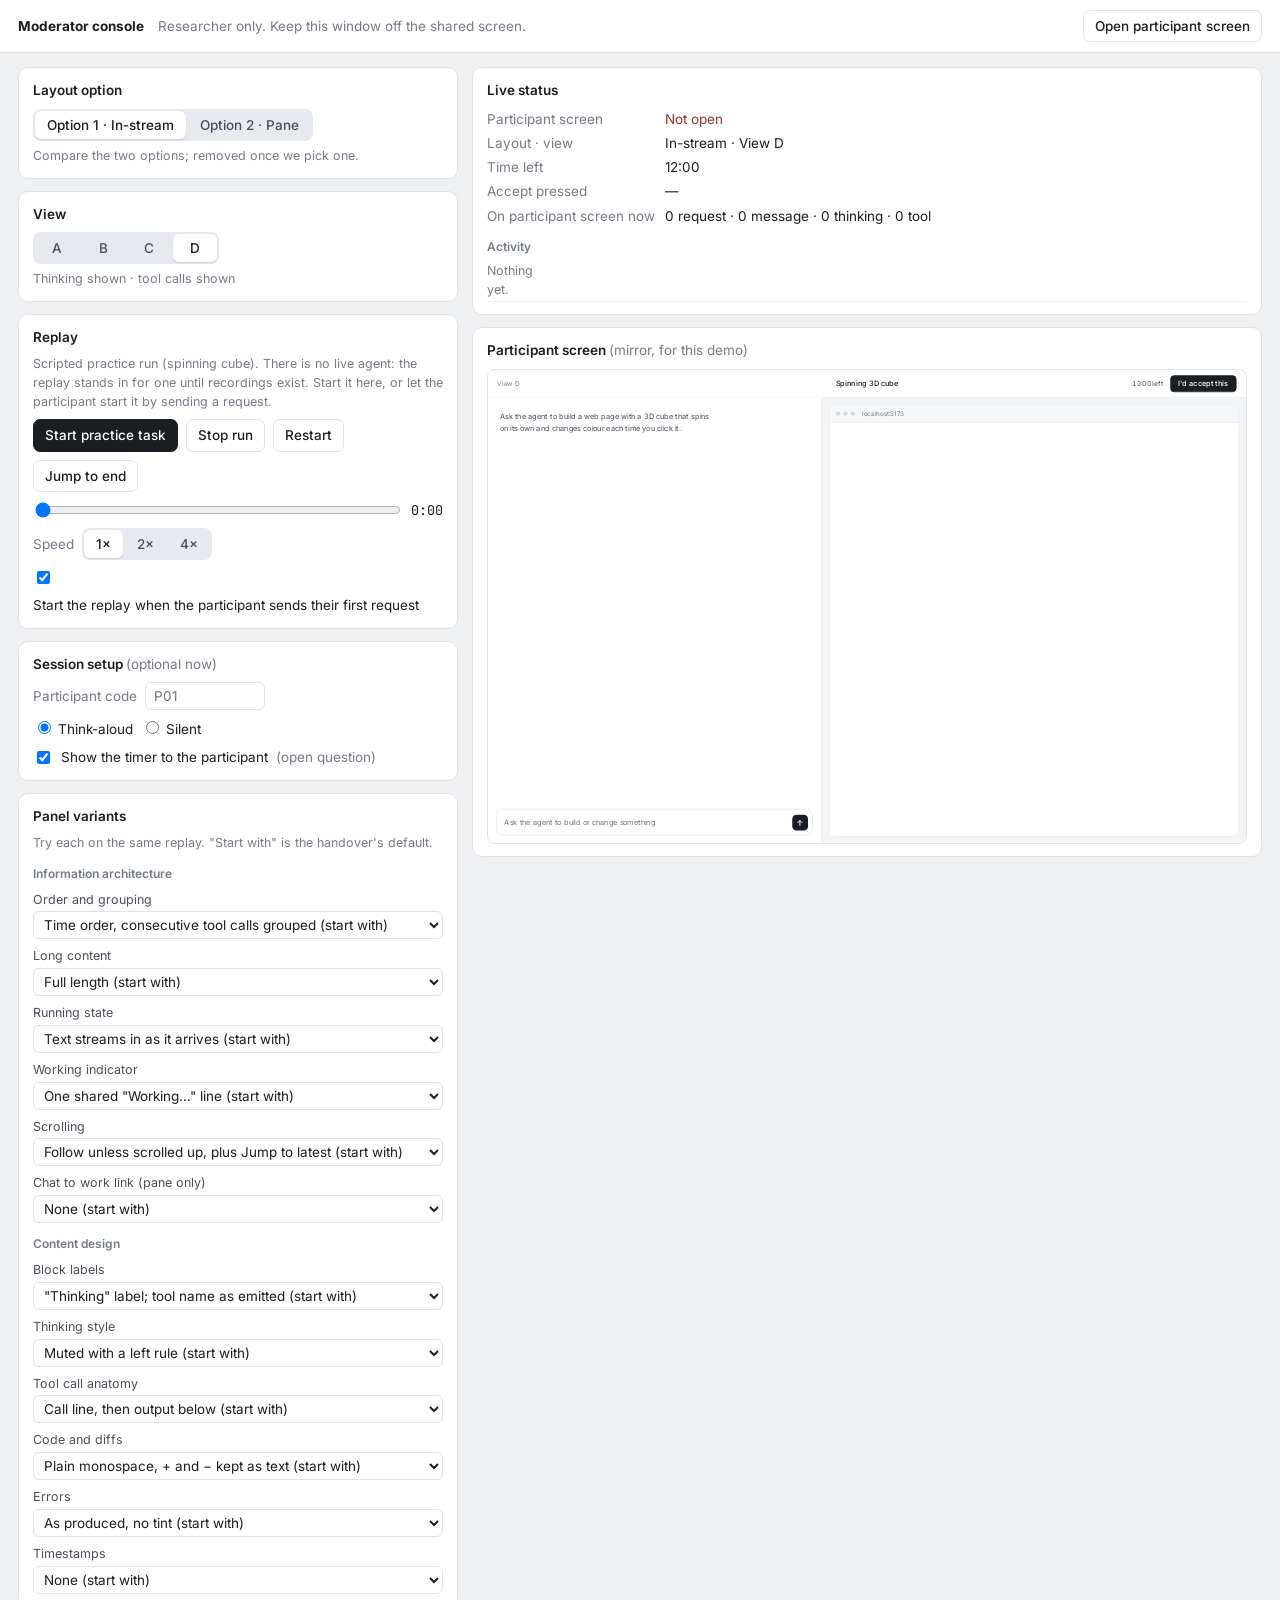
==== console.html @ 5fc573c0 "Start the replay from the participant's first request - A request sent before the replay started was" ====
<!doctype html>
<html lang="en">
  <head>
    <meta charset="utf-8" />
    <meta name="viewport" content="width=device-width, initial-scale=1" />
    <title>Moderator console · Agent Veil</title>
    <link rel="preconnect" href="https://fonts.googleapis.com" />
    <link rel="preconnect" href="https://fonts.gstatic.com" crossorigin />
    <link rel="stylesheet" href="https://fonts.googleapis.com/css2?family=Inter:wght@400..700&family=JetBrains+Mono:wght@400..600&display=swap" />
    <link rel="stylesheet" href="css/console.css" />
  </head>
  <body>
    <header class="c-top">
      <b>Moderator console</b>
      <span class="muted">Researcher only. Keep this window off the shared screen.</span>
      <button id="open" class="btn">Open participant screen</button>
    </header>
    <main class="c-main">
      <section class="c-controls">
        <div class="card">
          <h2>Layout option</h2>
          <div id="layout"></div>
          <p class="hint">Compare the two options; removed once we pick one.</p>
        </div>
        <div class="card">
          <h2>View</h2>
          <div id="view"></div>
        </div>
        <div class="card">
          <h2>Replay</h2>
          <p class="hint">Scripted practice run (spinning cube). There is no live agent: the replay stands in for one until recordings exist. Start it here, or let the participant start it by sending a request.</p>
          <div class="row">
            <button id="play" class="btn btn-primary">Start practice task</button>
            <button id="stop" class="btn">Stop run</button>
            <button id="restart" class="btn">Restart</button>
            <button id="end" class="btn">Jump to end</button>
          </div>
          <div class="row">
            <input id="scrub" type="range" min="0" step="0.5" value="0" aria-label="Replay position" />
            <span id="clock" class="mono">0:00</span>
          </div>
          <div class="row"><span class="muted">Speed</span><div id="speed"></div></div>
          <label class="row"><input id="autostart" type="checkbox" checked /> Start the replay when the participant sends their first request</label>
        </div>
        <div class="card">
          <h2>Session setup <span class="muted">(optional now)</span></h2>
          <label class="row"><span class="muted">Participant code</span><input id="pcode" type="text" placeholder="P01" /></label>
          <div class="row">
            <label><input type="radio" name="mode" value="think-aloud" checked /> Think-aloud</label>
            <label><input type="radio" name="mode" value="silent" /> Silent</label>
          </div>
          <label class="row"><input id="timer-show" type="checkbox" checked /> Show the timer to the participant <span class="muted">(open question)</span></label>
        </div>
        <div class="card">
          <h2>Panel variants</h2>
          <p class="hint">Try each on the same replay. "Start with" is the handover's default.</p>
          <div id="variants"></div>
        </div>
      </section>
      <section class="c-side">
        <div class="card">
          <h2>Live status</h2>
          <div id="status"></div>
        </div>
        <div class="card mirror">
          <h2>Participant screen <span class="muted">(mirror, for this demo)</span></h2>
          <div class="mirror-frame"><iframe src="index.html?mirror" title="Mirror of the participant screen" tabindex="-1"></iframe></div>
        </div>
      </section>
    </main>
    <script type="module" src="js/console.js"></script>
  </body>
</html>
---- css/console.css ----
/* Moderator console: researcher-only, plain and dense. */
:root { --page: #eef0f2; --surface: #fff; --line: #dfe3e8; --ink: #1b1e22; --ink-2: #4a5059; --ink-3: #757c86; --font: "Inter", system-ui, sans-serif; --mono: "JetBrains Mono", ui-monospace, Menlo, monospace; }
* { box-sizing: border-box; }
body { margin: 0; background: var(--page); color: var(--ink); font: 13.5px/1.5 var(--font); -webkit-font-smoothing: antialiased; }
button, input, select { font: inherit; color: inherit; }
button { cursor: pointer; }
:focus-visible { outline: 2px solid var(--ink); outline-offset: 2px; }
.muted { color: var(--ink-3); font-weight: 400; }
.warn { color: #9e3328; }
.mono { font-family: var(--mono); font-variant-numeric: tabular-nums; }
.c-top { display: flex; align-items: center; gap: 14px; padding: 10px 18px; background: var(--surface); border-bottom: 1px solid var(--line); }
.c-top .btn { margin-left: auto; }
.c-main { display: grid; grid-template-columns: minmax(360px, 440px) 1fr; gap: 14px; padding: 14px 18px; align-items: start; }
.c-controls, .c-side { display: flex; flex-direction: column; gap: 12px; }
.card { background: var(--surface); border: 1px solid var(--line); border-radius: 10px; padding: 12px 14px; }
.card h2 { margin: 0 0 8px; font-size: 13.5px; font-weight: 600; }
.card h3 { margin: 12px 0 4px; font-size: 12px; font-weight: 600; color: var(--ink-3); }
.hint { margin: 6px 0 0; font-size: 12.5px; color: var(--ink-3); }
.row { display: flex; align-items: center; gap: 8px; flex-wrap: wrap; margin-top: 8px; }
.row input[type="range"] { flex: 1; }
.row input[type="text"] { border: 1px solid var(--line); border-radius: 6px; padding: 3px 8px; width: 120px; }
.btn { border: 1px solid var(--line); background: var(--surface); border-radius: 7px; padding: 5px 11px; font-weight: 500; }
.btn:hover { background: #f5f6f8; }
.btn-primary { background: var(--ink); color: #fff; border-color: var(--ink); }
.btn-primary:hover { background: #33373d; }
.seg { display: inline-flex; flex-wrap: wrap; gap: 2px; padding: 2px; border-radius: 8px; background: #e6e9ed; }
.seg button { border: 0; background: transparent; border-radius: 6px; padding: 4px 12px; font-weight: 500; color: var(--ink-2); }
.seg button[aria-checked="true"] { background: var(--surface); color: var(--ink); box-shadow: 0 1px 2px rgba(0, 0, 0, 0.12); }
#view .seg button { min-width: 44px; }
.variant { display: grid; grid-template-columns: 1fr; gap: 2px; margin-top: 8px; }
.variant span { font-size: 12.5px; color: var(--ink-2); }
.variant select { border: 1px solid var(--line); border-radius: 6px; padding: 4px 6px; background: var(--surface); }
#status dl { margin: 0; display: grid; gap: 4px; }
#status dl div { display: grid; grid-template-columns: 170px 1fr; gap: 8px; }
#status dt { color: var(--ink-3); }
#status dd { margin: 0; }
.log { list-style: none; margin: 0; padding: 0; max-height: 180px; overflow: auto; font-size: 12.5px; }
.log li { display: grid; grid-template-columns: 44px 1fr; gap: 6px; padding: 2px 0; border-bottom: 1px solid #f0f2f4; }
.log time { font-family: var(--mono); color: var(--ink-3); }
.mirror-frame { position: relative; width: 100%; aspect-ratio: 1440 / 900; overflow: hidden; border: 1px solid var(--line); border-radius: 8px; }
.mirror-frame iframe { position: absolute; top: 0; left: 0; width: 1440px; height: 900px; border: 0; transform-origin: 0 0; pointer-events: none; }
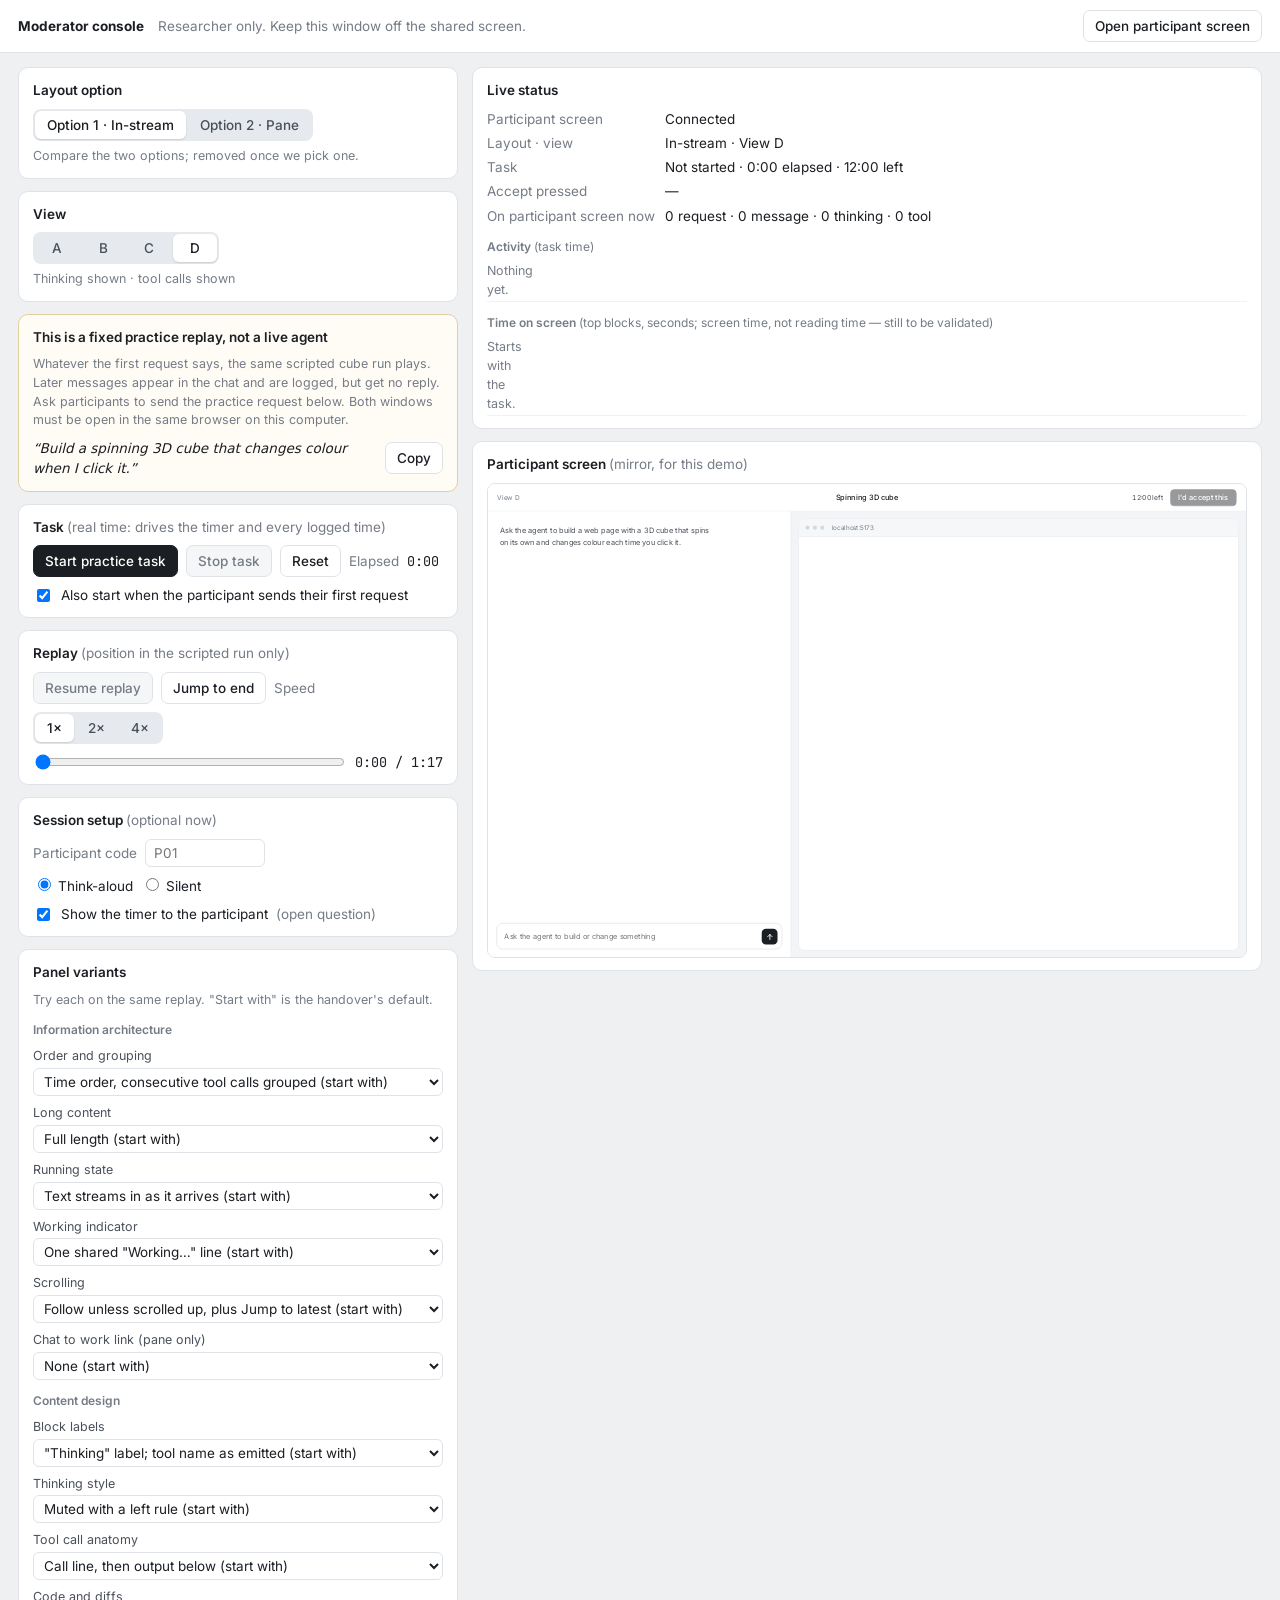
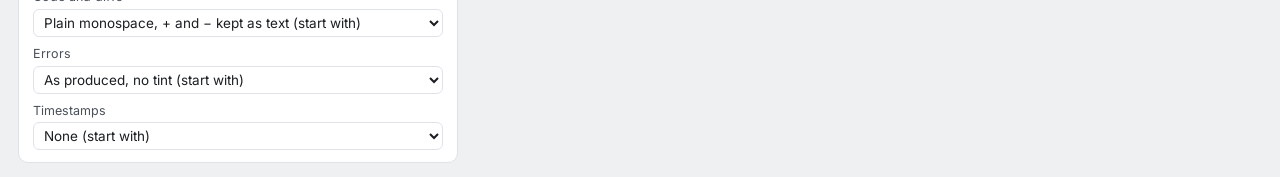
==== commit 7bd77a32: "Separate task and replay clocks; reliable connection; fixed-replay notice - Task clock (real time) d" ====
--- a/console.html
+++ b/console.html
@@ -7,7 +7,7 @@
     <link rel="preconnect" href="https://fonts.googleapis.com" />
     <link rel="preconnect" href="https://fonts.gstatic.com" crossorigin />
     <link rel="stylesheet" href="https://fonts.googleapis.com/css2?family=Inter:wght@400..700&family=JetBrains+Mono:wght@400..600&display=swap" />
-    <link rel="stylesheet" href="css/console.css" />
+    <link rel="stylesheet" href="css/console.css?v=20261122c" />
   </head>
   <body>
     <header class="c-top">
@@ -26,21 +26,32 @@
           <h2>View</h2>
           <div id="view"></div>
         </div>
+        <div class="card notice">
+          <h2>This is a fixed practice replay, not a live agent</h2>
+          <p class="hint">Whatever the first request says, the same scripted cube run plays. Later messages appear in the chat and are logged, but get no reply. Ask participants to send the practice request below. Both windows must be open in the same browser on this computer.</p>
+          <div class="row practice"><q id="practice"></q><button id="copy-practice" class="btn">Copy</button></div>
+        </div>
         <div class="card">
-          <h2>Replay</h2>
-          <p class="hint">Scripted practice run (spinning cube). There is no live agent: the replay stands in for one until recordings exist. Start it here, or let the participant start it by sending a request.</p>
+          <h2>Task <span class="muted">(real time: drives the timer and every logged time)</span></h2>
           <div class="row">
-            <button id="play" class="btn btn-primary">Start practice task</button>
-            <button id="stop" class="btn">Stop run</button>
-            <button id="restart" class="btn">Restart</button>
+            <button id="start" class="btn btn-primary">Start practice task</button>
+            <button id="stop" class="btn">Stop task</button>
+            <button id="reset" class="btn">Reset</button>
+            <span class="muted">Elapsed</span><span id="task-clock" class="mono">0:00</span>
+          </div>
+          <label class="row"><input id="autostart" type="checkbox" checked /> Also start when the participant sends their first request</label>
+        </div>
+        <div class="card">
+          <h2>Replay <span class="muted">(position in the scripted run only)</span></h2>
+          <div class="row">
+            <button id="play" class="btn">Pause replay</button>
             <button id="end" class="btn">Jump to end</button>
+            <span class="muted">Speed</span><div id="speed"></div>
           </div>
           <div class="row">
             <input id="scrub" type="range" min="0" step="0.5" value="0" aria-label="Replay position" />
             <span id="clock" class="mono">0:00</span>
           </div>
-          <div class="row"><span class="muted">Speed</span><div id="speed"></div></div>
-          <label class="row"><input id="autostart" type="checkbox" checked /> Start the replay when the participant sends their first request</label>
         </div>
         <div class="card">
           <h2>Session setup <span class="muted">(optional now)</span></h2>
@@ -64,10 +75,10 @@
         </div>
         <div class="card mirror">
           <h2>Participant screen <span class="muted">(mirror, for this demo)</span></h2>
-          <div class="mirror-frame"><iframe src="index.html?mirror" title="Mirror of the participant screen" tabindex="-1"></iframe></div>
+          <div class="mirror-frame"><iframe src="index.html?mirror&v=20261122c" title="Mirror of the participant screen" tabindex="-1"></iframe></div>
         </div>
       </section>
     </main>
-    <script type="module" src="js/console.js"></script>
+    <script type="module" src="js/console.js?v=20261122c"></script>
   </body>
 </html>
--- a/css/console.css
+++ b/css/console.css
@@ -39,3 +39,8 @@
 .log time { font-family: var(--mono); color: var(--ink-3); }
 .mirror-frame { position: relative; width: 100%; aspect-ratio: 1440 / 900; overflow: hidden; border: 1px solid var(--line); border-radius: 8px; }
 .mirror-frame iframe { position: absolute; top: 0; left: 0; width: 1440px; height: 900px; border: 0; transform-origin: 0 0; pointer-events: none; }
+.btn:disabled { color: var(--ink-3); background: #f5f6f8; cursor: default; }
+.btn-primary:disabled { background: #c9ced5; border-color: #c9ced5; color: #fff; }
+.notice { border-color: #e2cf9f; background: #fffcf5; }
+.practice q { flex: 1; font-style: italic; color: var(--ink); }
+.seen time { font-variant-numeric: tabular-nums; }
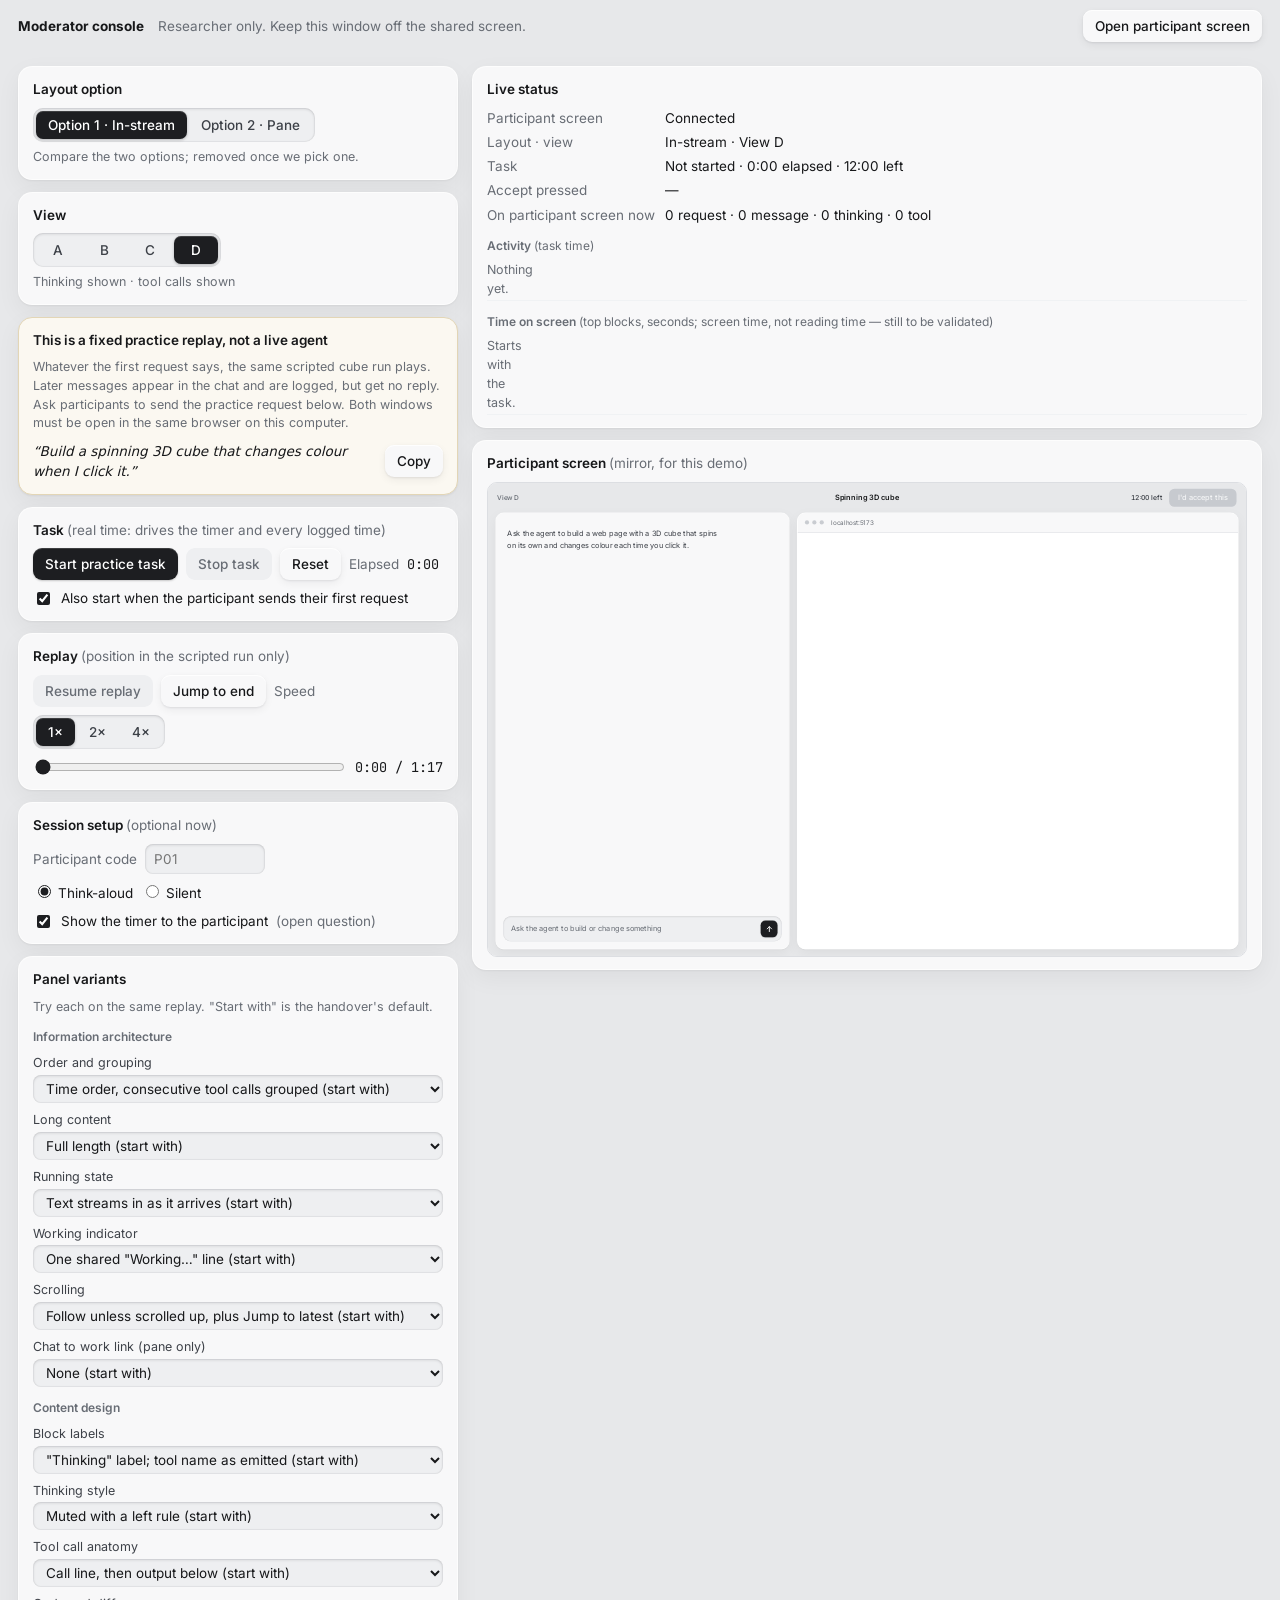
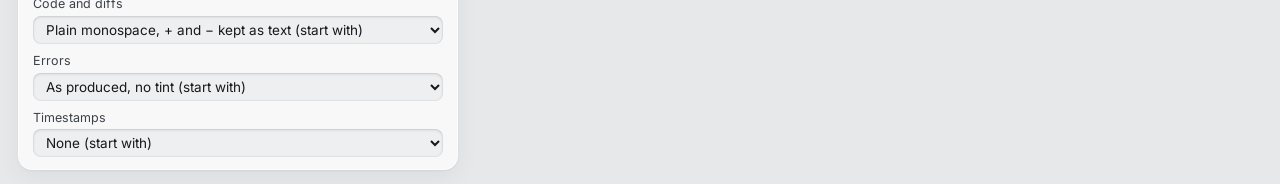
==== commit 57415695: "Visual layer: light grey ground, soft white panels, light raised/pressed controls Structure, copy an" ====
--- a/console.html
+++ b/console.html
@@ -7,7 +7,7 @@
     <link rel="preconnect" href="https://fonts.googleapis.com" />
     <link rel="preconnect" href="https://fonts.gstatic.com" crossorigin />
     <link rel="stylesheet" href="https://fonts.googleapis.com/css2?family=Inter:wght@400..700&family=JetBrains+Mono:wght@400..600&display=swap" />
-    <link rel="stylesheet" href="css/console.css?v=20261122c" />
+    <link rel="stylesheet" href="css/console.css?v=20261122f" />
   </head>
   <body>
     <header class="c-top">
@@ -75,10 +75,10 @@
         </div>
         <div class="card mirror">
           <h2>Participant screen <span class="muted">(mirror, for this demo)</span></h2>
-          <div class="mirror-frame"><iframe src="index.html?mirror&v=20261122c" title="Mirror of the participant screen" tabindex="-1"></iframe></div>
+          <div class="mirror-frame"><iframe src="index.html?mirror&v=20261122f" title="Mirror of the participant screen" tabindex="-1"></iframe></div>
         </div>
       </section>
     </main>
-    <script type="module" src="js/console.js?v=20261122c"></script>
+    <script type="module" src="js/console.js?v=20261122f"></script>
   </body>
 </html>
--- a/css/console.css
+++ b/css/console.css
@@ -44,3 +44,24 @@
 .notice { border-color: #e2cf9f; background: #fffcf5; }
 .practice q { flex: 1; font-style: italic; color: var(--ink); }
 .seen time { font-variant-numeric: tabular-nums; }
+
+/* Visual layer: same material as the participant screen; selected = dark key */
+:root { --page: #e7e8ea; --surface: #f8f8f9; --line: #dcdee2; --ink: #17181a; --ink-2: #3d4148; --ink-3: #686d75;
+  --raise: inset 0 1px 0 rgba(255,255,255,.9), 0 1px 2px rgba(20,22,26,.08), 0 3px 8px rgba(20,22,26,.06);
+  --press: inset 0 1px 3px rgba(20,22,26,.14), inset 0 0 0 1px rgba(20,22,26,.04); }
+.c-top { background: transparent; border-bottom: 0; }
+.card { border: 1px solid rgba(255,255,255,.7); border-radius: 14px; box-shadow: 0 1px 2px rgba(20,22,26,.05), 0 8px 24px rgba(20,22,26,.05); }
+.btn { border: 0; border-radius: 9px; background: var(--surface); box-shadow: var(--raise); padding: 6px 12px; }
+.btn:hover { background: #fff; }
+.btn:active { box-shadow: var(--press); }
+.btn-primary { background: #1d1e21; color: #fff; box-shadow: inset 0 1px 0 rgba(255,255,255,.14), 0 1px 2px rgba(0,0,0,.2); }
+.btn-primary:hover { background: #2b2d31; }
+.btn:disabled { background: #eeeff1; color: var(--ink-3); box-shadow: none; }
+.btn-primary:disabled { background: #c7cacf; color: #f4f5f6; }
+.seg { background: #eeeff1; box-shadow: var(--press); border-radius: 10px; padding: 3px; }
+.seg button { border-radius: 7px; }
+.seg button[aria-checked="true"] { background: #1d1e21; color: #fff; box-shadow: inset 0 1px 0 rgba(255,255,255,.14), 0 1px 3px rgba(0,0,0,.25); }
+.row input[type="text"], .variant select { border: 0; border-radius: 8px; background: #eeeff1; box-shadow: var(--press); padding: 5px 9px; }
+.notice { border-color: #e3d6b6; background: #fbf8f1; }
+.mirror-frame { border-color: var(--line); border-radius: 10px; }
+input[type="checkbox"], input[type="radio"], input[type="range"] { accent-color: #1d1e21; }
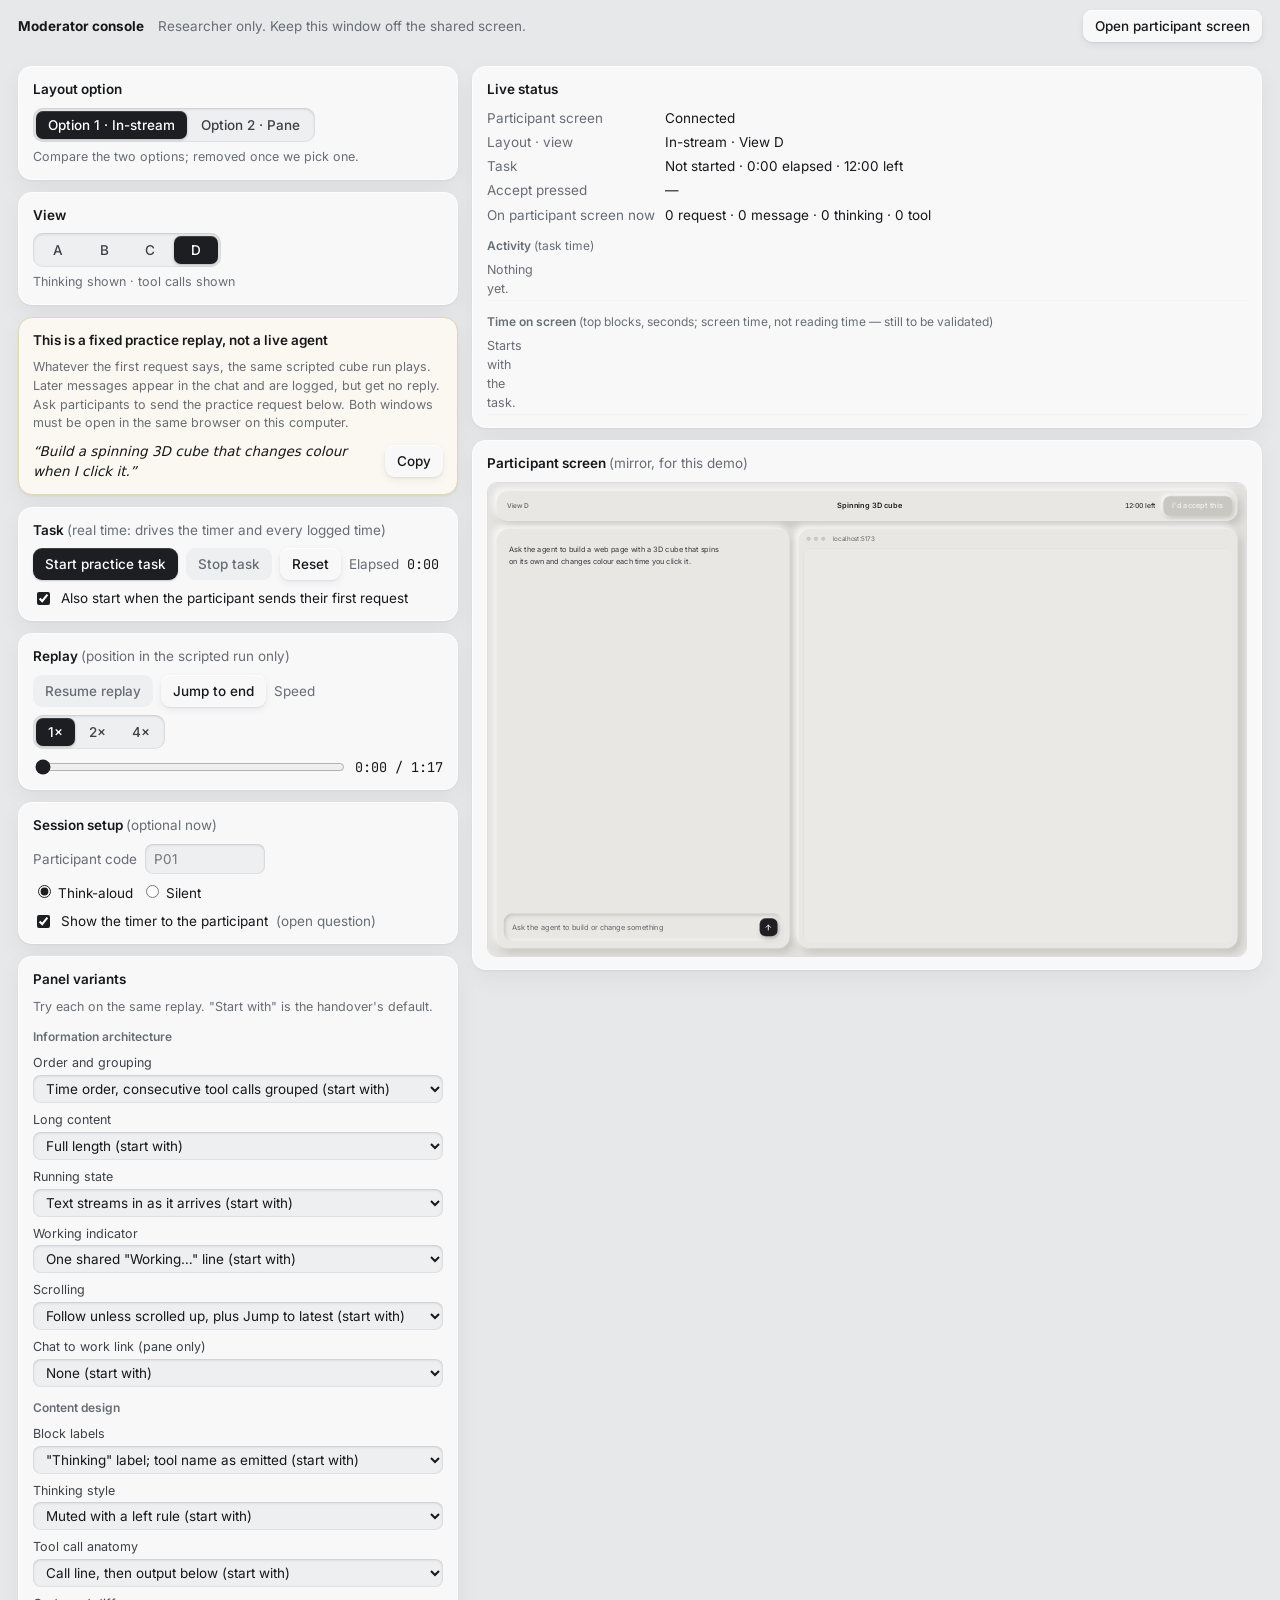
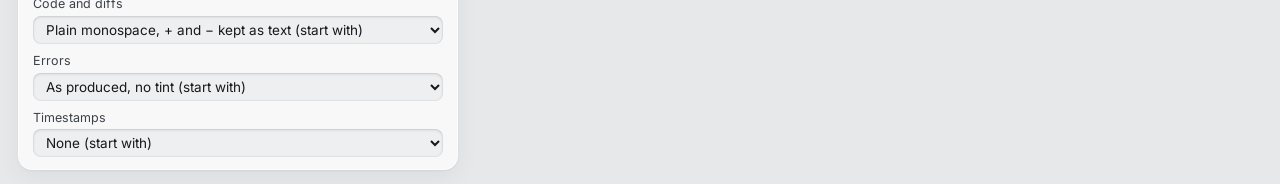
==== commit 4dc0a590: "Visual round 2: raised neumorphic modules, rounded WebGL cube with real shadow Big modules raised, r" ====
--- a/console.html
+++ b/console.html
@@ -7,7 +7,7 @@
     <link rel="preconnect" href="https://fonts.googleapis.com" />
     <link rel="preconnect" href="https://fonts.gstatic.com" crossorigin />
     <link rel="stylesheet" href="https://fonts.googleapis.com/css2?family=Inter:wght@400..700&family=JetBrains+Mono:wght@400..600&display=swap" />
-    <link rel="stylesheet" href="css/console.css?v=20261122f" />
+    <link rel="stylesheet" href="css/console.css?v=20261122g" />
   </head>
   <body>
     <header class="c-top">
@@ -75,10 +75,10 @@
         </div>
         <div class="card mirror">
           <h2>Participant screen <span class="muted">(mirror, for this demo)</span></h2>
-          <div class="mirror-frame"><iframe src="index.html?mirror&v=20261122f" title="Mirror of the participant screen" tabindex="-1"></iframe></div>
+          <div class="mirror-frame"><iframe src="index.html?mirror&v=20261122g" title="Mirror of the participant screen" tabindex="-1"></iframe></div>
         </div>
       </section>
     </main>
-    <script type="module" src="js/console.js?v=20261122f"></script>
+    <script type="module" src="js/console.js?v=20261122g"></script>
   </body>
 </html>
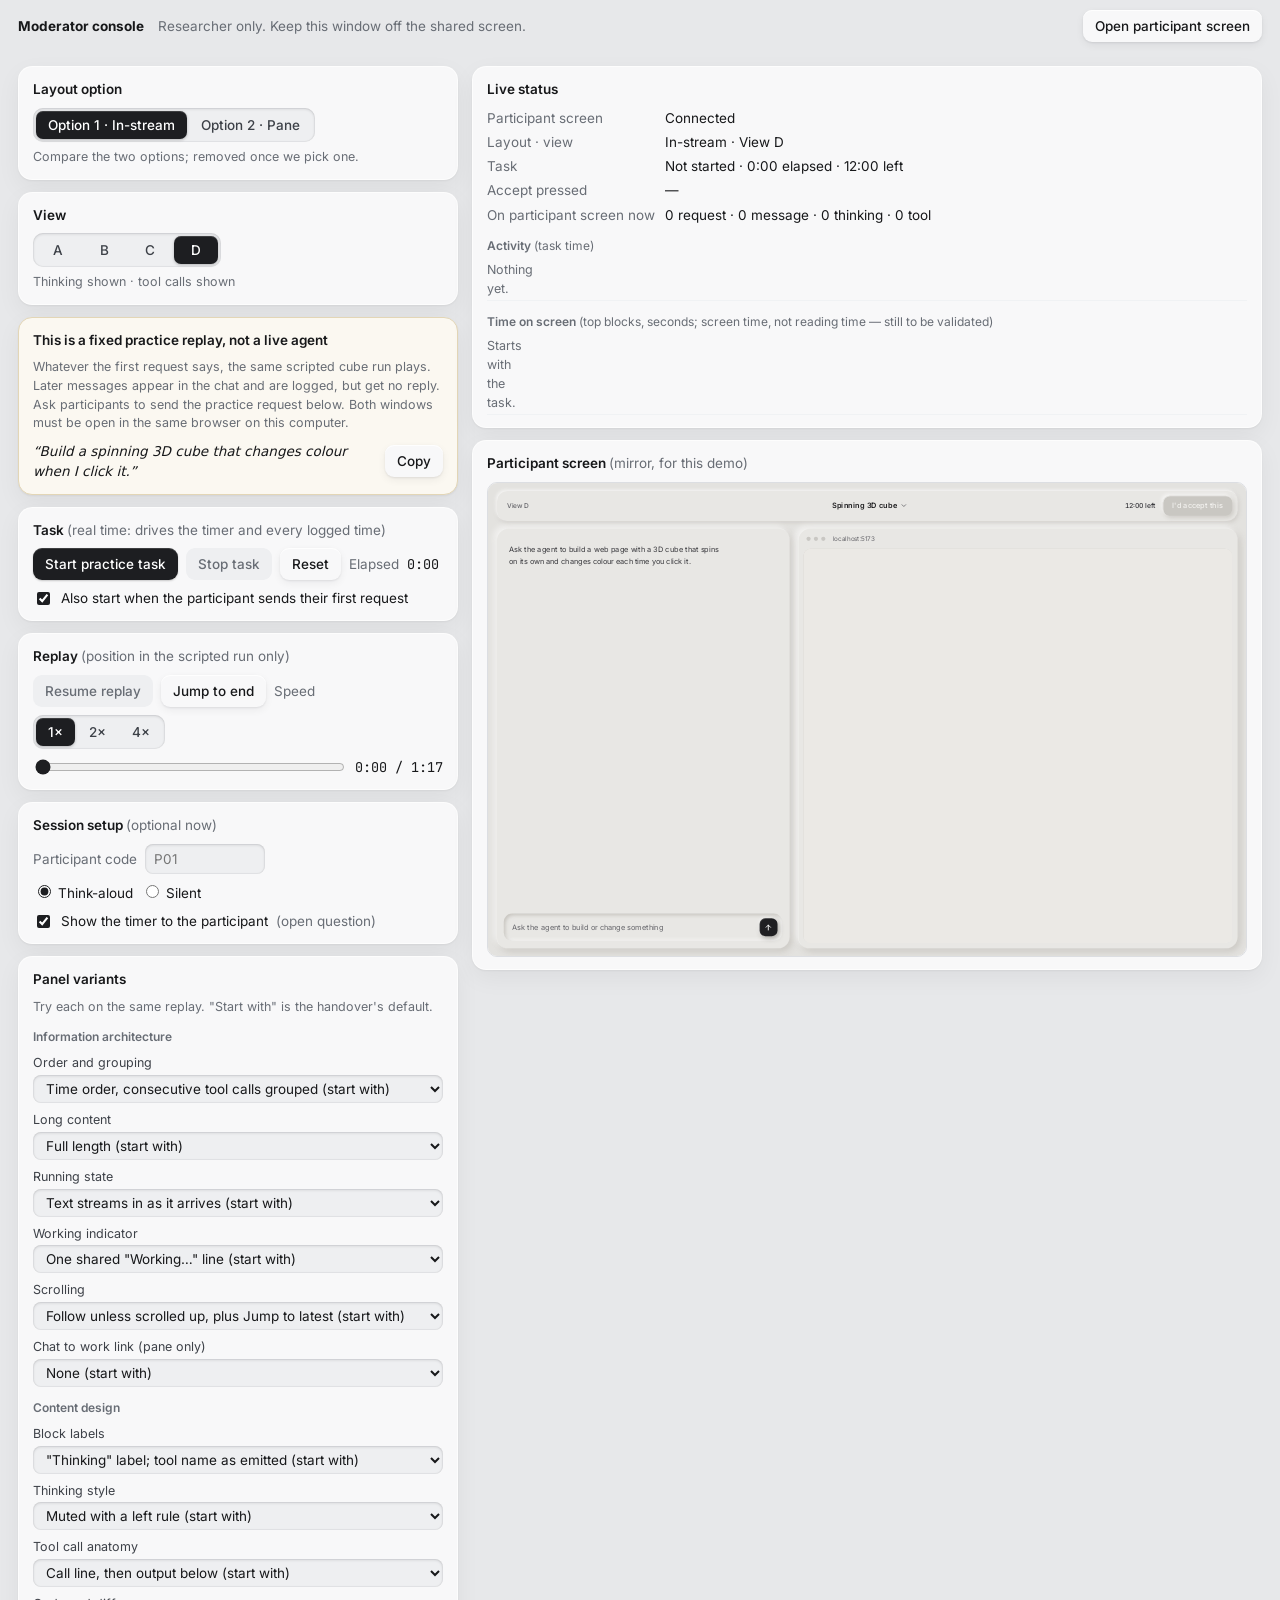
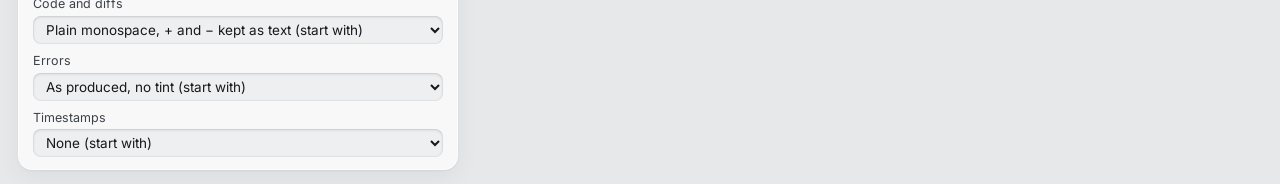
==== commit 2270bd31: "Softer panel shadows, flatter top bar, chevron on the task title Co-Authored-By: Claude Opus 5.5 <no" ====
--- a/console.html
+++ b/console.html
@@ -7,7 +7,7 @@
     <link rel="preconnect" href="https://fonts.googleapis.com" />
     <link rel="preconnect" href="https://fonts.gstatic.com" crossorigin />
     <link rel="stylesheet" href="https://fonts.googleapis.com/css2?family=Inter:wght@400..700&family=JetBrains+Mono:wght@400..600&display=swap" />
-    <link rel="stylesheet" href="css/console.css?v=20261122g" />
+    <link rel="stylesheet" href="css/console.css?v=20261122h" />
   </head>
   <body>
     <header class="c-top">
@@ -75,10 +75,10 @@
         </div>
         <div class="card mirror">
           <h2>Participant screen <span class="muted">(mirror, for this demo)</span></h2>
-          <div class="mirror-frame"><iframe src="index.html?mirror&v=20261122g" title="Mirror of the participant screen" tabindex="-1"></iframe></div>
+          <div class="mirror-frame"><iframe src="index.html?mirror&v=20261122h" title="Mirror of the participant screen" tabindex="-1"></iframe></div>
         </div>
       </section>
     </main>
-    <script type="module" src="js/console.js?v=20261122g"></script>
+    <script type="module" src="js/console.js?v=20261122h"></script>
   </body>
 </html>
